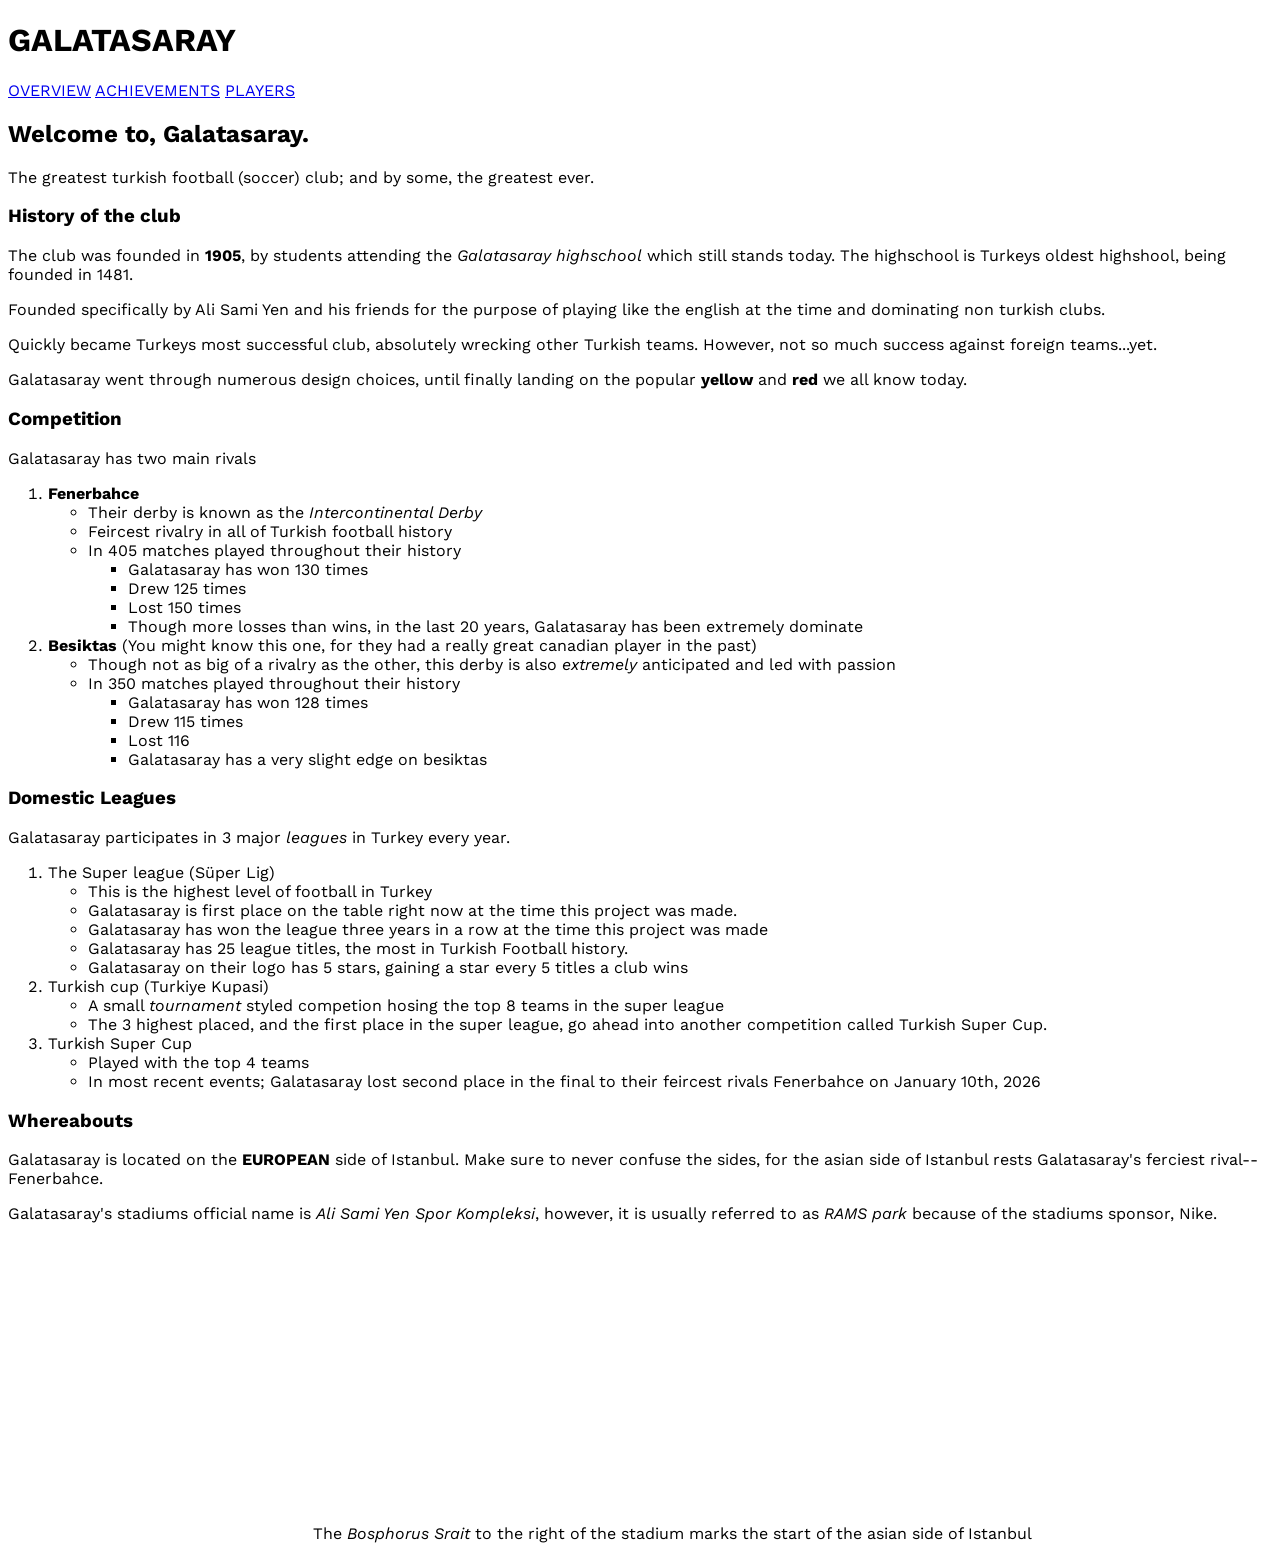
==== index.html @ 223a4753 "Add files via upload" ====
<!DOCTYPE html>
<html lang="en">

<head>
    <meta charset="UTF-8">
    <meta name="viewport" content="width=device-width, initial-scale=1.0">
    <title>GALATASARAY ACHIEVEMENTS</title>
    <link rel="stylesheet" href="css/style.css">
    <link rel="preconnect" href="https://fonts.googleapis.com">
    <link rel="preconnect" href="https://fonts.gstatic.com" crossorigin>
    <link href="https://fonts.googleapis.com/css2?family=Work+Sans:ital,wght@0,100..900;1,100..900&display=swap" rel="stylesheet">
</head>

<body>
    <div class="container">


        <header class="mainHeader">
            <h1 class="title">GALATASARAY</h1>
            <nav class="navigation">
                <a href="index.html">OVERVIEW</a>
                <a href="achievement.html">ACHIEVEMENTS</a>
                <a href="players.html">PLAYERS</a>
            </nav>
        </header>

        <section class="overview">
            <h2 class="oTitle">Welcome to, Galatasaray.</h3>
            <p>The greatest turkish football (soccer) club; and by some, the greatest ever.</p>
        </section>

        <section class="history">
            <h3 class="hTitle">History of the club</h3>
            <p>The club was founded in <b>1905</b>,
                by students attending the <i>Galatasaray highschool</i>
                which still stands today. The highschool is Turkeys oldest highshool,
                being founded in 1481.</p>
            <p>Founded specifically by Ali Sami Yen and his friends for the purpose of
                playing like the english at the time and dominating non turkish clubs.</p>
            <p>Quickly became Turkeys most successful club, absolutely wrecking other Turkish teams.
                However, not so much success against foreign teams...yet.
            </p>
            <p>Galatasaray went through numerous design choices, until finally landing on the popular <b>yellow</b> and
                <b>red</b> we all know today.</p>
        </section>

        <section class="rivals">
            <h3>Competition</h3>
            <p>Galatasaray has two main rivals</p>
            <ol>
                <li><b>Fenerbahce</b>
                    <ul>
                        <li>Their derby is known as the <i>Intercontinental Derby</i></li>
                        <li>Feircest rivalry in all of Turkish football history</li>
                        <li>In 405 matches played throughout their history
                            <ul>
                                <li>Galatasaray has won 130 times</li>
                                <li>Drew 125 times</li>
                                <li>Lost 150 times</li>
                                <li>Though more losses than wins, in the last 20 years, Galatasaray has been extremely dominate</li>
                            </ul>
                        </li>
                    </ul>
                </li>

                <li><b>Besiktas</b> (You might know this one, for they had a really great canadian player in the past)
                    <ul>
                        <li>Though not as big of a rivalry as the other, this derby is also <i>extremely</i> anticipated
                    and led with passion</li>
                    <li>In 350 matches played throughout their history
                        <ul>
                            <li>Galatasaray has won 128 times</li>
                            <li>Drew 115 times</li>
                            <li>Lost 116</li>
                            <li>Galatasaray has a very slight edge on besiktas</li>
                        </ul>
                    </li>
                    </ul>
                </li>
            </ol>
        </section>

        <section class="League">
            <h3>Domestic Leagues</h3>
            <p>Galatasaray participates in 3 major <i>leagues</i> in Turkey every year.</p>
            <ol>
                <li>The Super league (Süper Lig)
                    <ul>
                        <li>This is the highest level of football in Turkey</li>
                        <li>Galatasaray is first place on the table right now at the time this project was made.</li>
                        <li>Galatasaray has won the league three years in a row at the time this project was made</li>
                        <li>Galatasaray has 25 league titles, the most in Turkish Football history.</li>
                        <li>Galatasaray on their logo has 5 stars, gaining a star every 5 titles a club wins</li>
                    </ul>
                </li>
                <li>Turkish cup (Turkiye Kupasi)
                    <ul>
                        <li>A small <i>tournament</i> styled competion hosing the top 8 teams in the super league</li>
                        <li>The 3 highest placed, and the first place in the super league, go ahead into another competition
                            called Turkish Super Cup.
                        </li>
                    </ul>
                </li>
                <li>Turkish Super Cup
                    <ul>
                        <li>Played with the top 4 teams</li>
                        <li>In most recent events; Galatasaray lost second place in the final to their feircest rivals Fenerbahce on January 10th, 2026</li>
                    </ul>
                </li>
            </ol>
        </section>
        

        <section class="location">
            <h3 class="loTitle">Whereabouts</h3>
            <p>Galatasaray is located on the <b>EUROPEAN</b> side of Istanbul.
                Make sure to never confuse the sides, for the asian side of Istanbul rests
                Galatasaray's ferciest rival--Fenerbahce.
            </p>
            <p>Galatasaray's stadiums official name is <i>Ali Sami Yen Spor Kompleksi</i>, however,
                it is usually referred to as <i>RAMS park</i> because of the stadiums sponsor, Nike.</p>
            <iframe
                src="https://www.google.com/maps/embed?pb=!1m18!1m12!1m3!1d29187.39348654396!2d28.9529345743164!3d41.1033691!2m3!1f0!2f0!3f0!3m2!1i1024!2i768!4f13.1!3m3!1m2!1s0x14cab68279d16fe3%3A0x5f125583ee2cf022!2sRAMS%20Park!5e1!3m2!1sen!2sca!4v1768628166837!5m2!1sen!2sca"
                width="300" 
                height="300" 
                style="border:0;" 
                allowfullscreen="" 
                loading="lazy"
                referrerpolicy="no-referrer-when-downgrade">
            </iframe>
            <caption>The <i>Bosphorus Srait</i> to the right of the stadium marks the start of the asian side of Istanbul</caption>
        </section>


    </div>
</body>

</html>
---- css/style.css ----
* {
    font-family: "Work Sans", sans-serif;
}
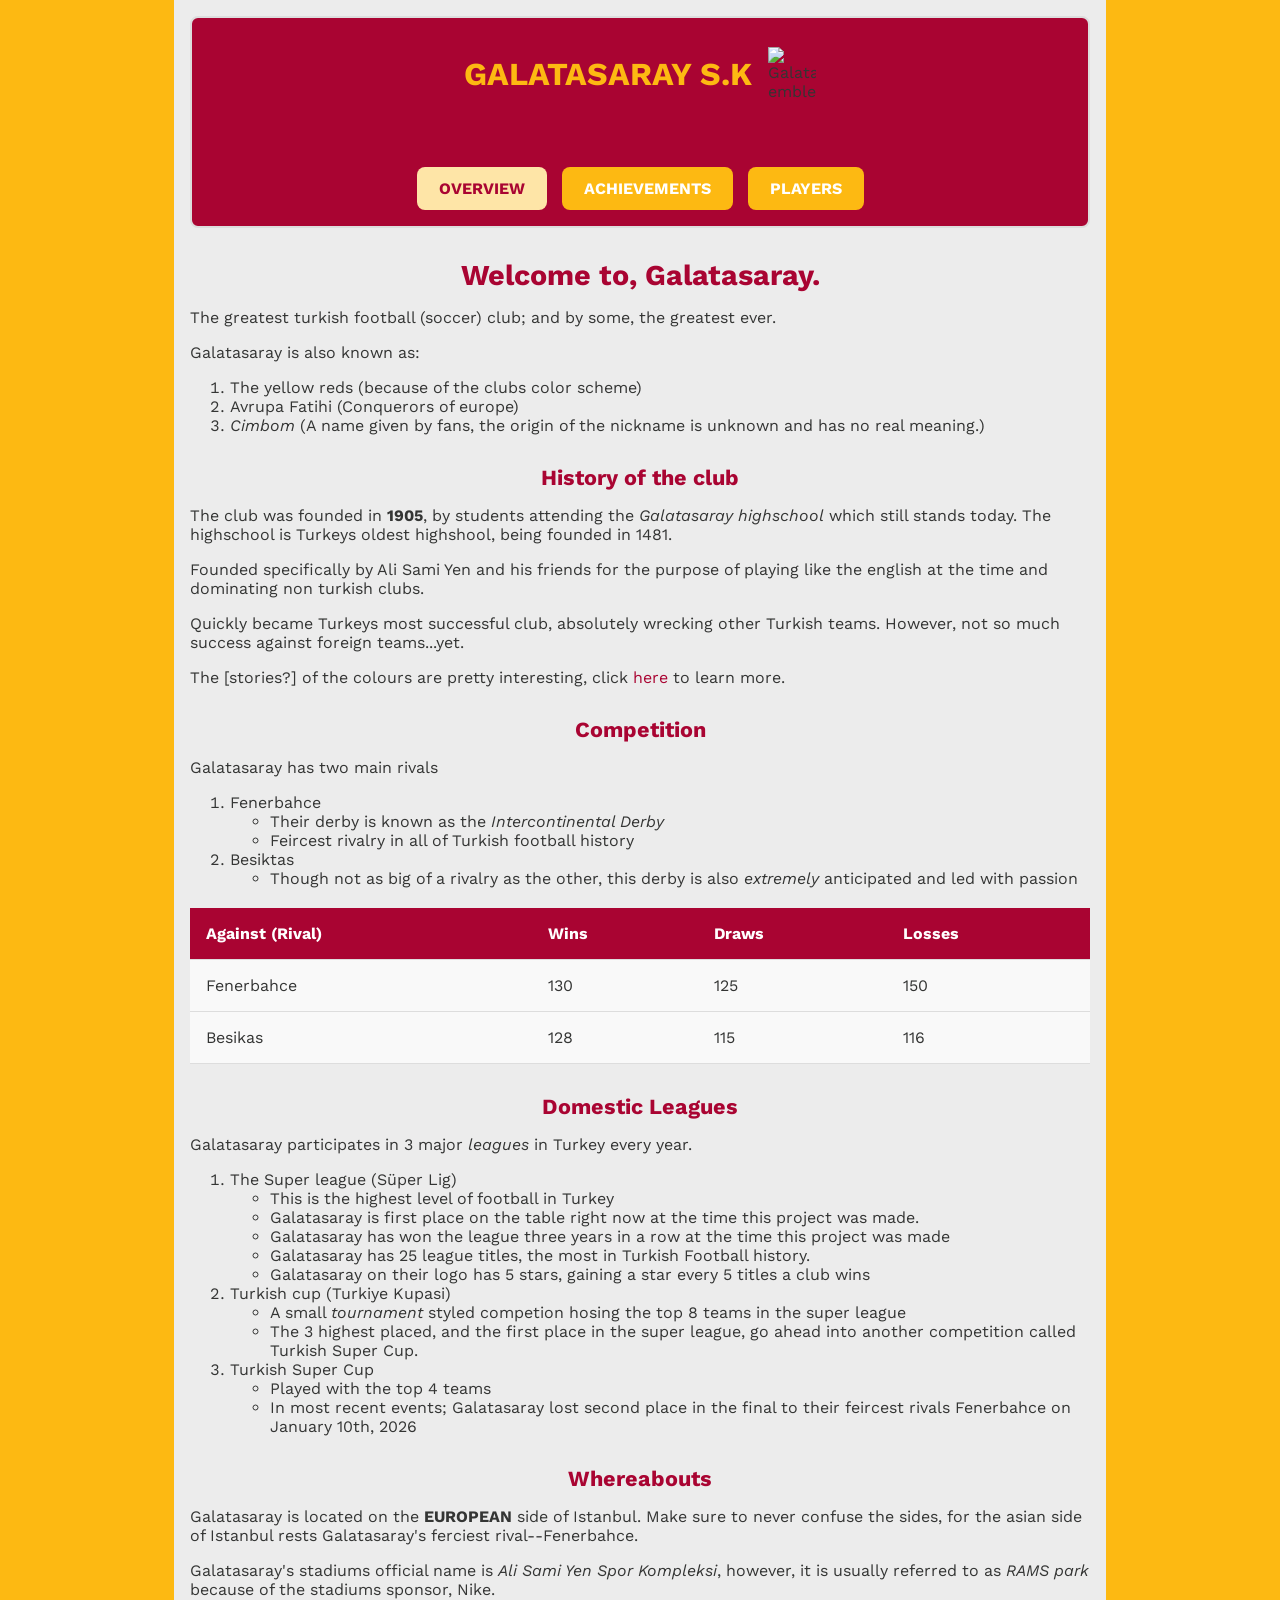
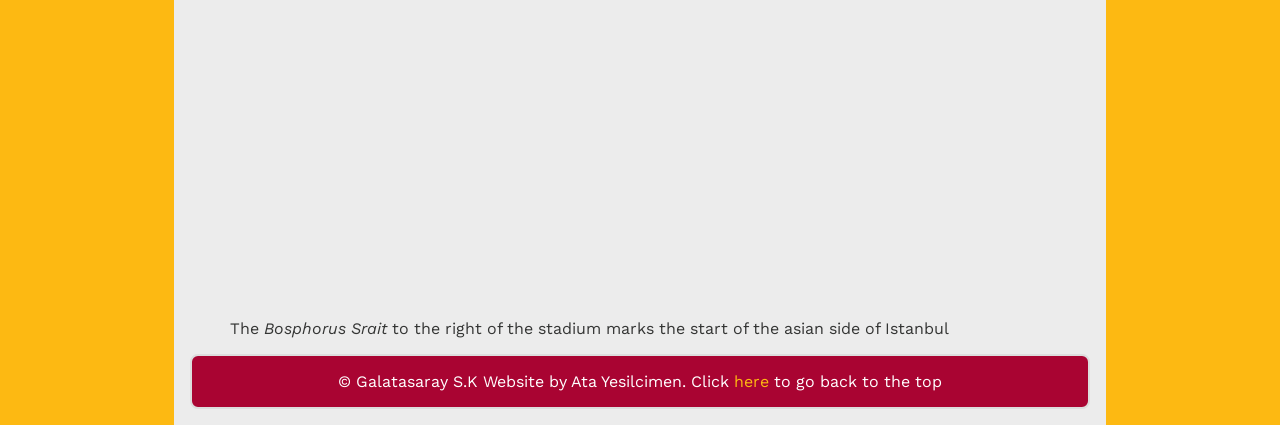
==== commit effd02c1: "Finished the website for the most part-- Probably gonna tidy it up somewhat tomorrow." ====
--- a/index.html
+++ b/index.html
@@ -16,17 +16,27 @@
 
 
         <header class="mainHeader">
-            <h1 class="title">GALATASARAY</h1>
+            <div class="header-top">
+                <h1 class="title">GALATASARAY S.K</h1>
+                <img src="https://upload.wikimedia.org/wikipedia/en/4/49/Galatasaray_SK_football_logo.png" alt="Galatasaray emblem" class="logo">
+            </div>
+            
             <nav class="navigation">
-                <a href="index.html">OVERVIEW</a>
+                <a href="index.html" class="active">OVERVIEW</a>
                 <a href="achievement.html">ACHIEVEMENTS</a>
                 <a href="players.html">PLAYERS</a>
             </nav>
         </header>
 
         <section class="overview">
-            <h2 class="oTitle">Welcome to, Galatasaray.</h3>
+            <h1 class="oTitle">Welcome to, Galatasaray.</h1>
             <p>The greatest turkish football (soccer) club; and by some, the greatest ever.</p>
+            <p>Galatasaray is also known as:</p>
+            <ol>
+                <li>The yellow reds (because of the clubs color scheme)</li>
+                <li>Avrupa Fatihi (Conquerors of europe)</li>
+                <li><i>Cimbom</i> (A name given by fans, the origin of the nickname is unknown and has no real meaning.)</li>
+            </ol>
         </section>
 
         <section class="history">
@@ -40,44 +50,51 @@
             <p>Quickly became Turkeys most successful club, absolutely wrecking other Turkish teams.
                 However, not so much success against foreign teams...yet.
             </p>
-            <p>Galatasaray went through numerous design choices, until finally landing on the popular <b>yellow</b> and
-                <b>red</b> we all know today.</p>
+            <p>The [stories?] of the colours are pretty interesting, click <a href="https://www.galatasaray.org/en/s/story-of-our-colors/186" target="_blank">here</a> to learn more.</p>
         </section>
 
         <section class="rivals">
             <h3>Competition</h3>
             <p>Galatasaray has two main rivals</p>
             <ol>
-                <li><b>Fenerbahce</b>
+                <li>Fenerbahce
                     <ul>
                         <li>Their derby is known as the <i>Intercontinental Derby</i></li>
                         <li>Feircest rivalry in all of Turkish football history</li>
-                        <li>In 405 matches played throughout their history
-                            <ul>
-                                <li>Galatasaray has won 130 times</li>
-                                <li>Drew 125 times</li>
-                                <li>Lost 150 times</li>
-                                <li>Though more losses than wins, in the last 20 years, Galatasaray has been extremely dominate</li>
-                            </ul>
-                        </li>
                     </ul>
                 </li>
-
-                <li><b>Besiktas</b> (You might know this one, for they had a really great canadian player in the past)
+                <li>Besiktas
                     <ul>
                         <li>Though not as big of a rivalry as the other, this derby is also <i>extremely</i> anticipated
                     and led with passion</li>
-                    <li>In 350 matches played throughout their history
-                        <ul>
-                            <li>Galatasaray has won 128 times</li>
-                            <li>Drew 115 times</li>
-                            <li>Lost 116</li>
-                            <li>Galatasaray has a very slight edge on besiktas</li>
-                        </ul>
-                    </li>
                     </ul>
                 </li>
             </ol>
+
+            <table>
+                <thead>
+                    <tr>
+                        <th>Against (Rival)</th>
+                        <th>Wins</th>
+                        <th>Draws</th>
+                        <th>Losses</th>
+                    </tr>
+                </thead>
+                <tbody>
+                    <tr>
+                        <td>Fenerbahce</td>
+                        <td>130</td>
+                        <td>125</td>
+                        <td>150</td>
+                    </tr>
+                    <tr>
+                        <td>Besikas</td>
+                        <td>128</td>
+                        <td>115</td>
+                        <td>116</td>
+                    </tr>
+                </tbody>
+            </table>
         </section>
 
         <section class="League">
@@ -119,7 +136,8 @@
             </p>
             <p>Galatasaray's stadiums official name is <i>Ali Sami Yen Spor Kompleksi</i>, however,
                 it is usually referred to as <i>RAMS park</i> because of the stadiums sponsor, Nike.</p>
-            <iframe
+            <figure>
+                <iframe
                 src="https://www.google.com/maps/embed?pb=!1m18!1m12!1m3!1d29187.39348654396!2d28.9529345743164!3d41.1033691!2m3!1f0!2f0!3f0!3m2!1i1024!2i768!4f13.1!3m3!1m2!1s0x14cab68279d16fe3%3A0x5f125583ee2cf022!2sRAMS%20Park!5e1!3m2!1sen!2sca!4v1768628166837!5m2!1sen!2sca"
                 width="300" 
                 height="300" 
@@ -127,10 +145,14 @@
                 allowfullscreen="" 
                 loading="lazy"
                 referrerpolicy="no-referrer-when-downgrade">
-            </iframe>
-            <caption>The <i>Bosphorus Srait</i> to the right of the stadium marks the start of the asian side of Istanbul</caption>
+                </iframe>
+                <figcaption>The <i>Bosphorus Srait</i> to the right of the stadium marks the start of the asian side of Istanbul</figcaption>
+            </figure>
         </section>
-
+        
+        <footer class="footer">
+            <p>&copy; Galatasaray S.K Website by Ata Yesilcimen. Click <a href="index.html">here</a> to go back to the top</p>
+        </footer>
 
     </div>
 </body>
--- a/css/style.css
+++ b/css/style.css
@@ -1,3 +1,213 @@
 * {
     font-family: "Work Sans", sans-serif;
-}+    color: #343534;
+}
+
+
+body {
+    background-image: url('https://cdn.discordapp.com/attachments/1374662673182097419/1461988498692112415/logo.png?ex=696c8e64&is=696b3ce4&hm=0d1763e65916ed1889074c1fee3cba125b9d1a8118401e344daa7e0fb05ad7aa&');
+    background-color: #fdb912;
+
+    background-repeat: repeat;
+    background-size: 150px;
+    background-attachment: fixed;
+    
+    background-blend-mode: soft-light; 
+    margin: 0;
+}
+
+.container {
+    background-color: #ececec;
+    max-width: 900px;
+    margin: 0 auto;
+    padding: 1rem;
+}
+
+.footer {
+    background-color: #a90432;
+    display: flex;
+    flex-direction: column; 
+    align-items: center;
+    gap: 20px;
+    border-radius: 8px;
+    border: 2px solid#ddd;
+}
+
+.footer p {
+    color: white
+}
+
+.footer a{
+    color: #fdb912;
+    text-decoration: none;
+    transition: 0.3s ease;
+}
+
+.footer a:hover {
+    color: white;
+}
+
+.history a{
+    color: #a90432;
+    text-decoration: none;
+    transition: 0.3s ease;
+}
+
+.history a:hover {
+    color: #666;
+}
+
+
+.mainHeader {
+    background-color: #a90432;
+    display: flex;
+    flex-direction: column; 
+    align-items: center;
+    gap: 20px;
+    border-radius: 8px;
+    border: 2px solid#ddd;
+}
+
+.header-top {
+    display: flex;
+    align-items: center;
+    gap: 1rem;
+    padding: 1rem;
+}
+
+.title {
+    color: #fdb912;
+}
+
+.navigation {
+    display: flex;
+    gap: 15px;
+    padding: 1rem;
+    justify-content: center;
+}
+
+.navigation a {
+    color: white;
+    font-weight: bold;
+    text-decoration: none;
+
+    background-color: #fdb912;
+    padding: 10px 20px;
+    border-radius: 8px;
+
+    transition: all 0.2s ease;
+    border: 2px solid transparent;
+}
+
+.navigation a:hover {
+    color: #a90432;
+    background-color: #fee5a7;
+    transform: translateY(-3px);
+}
+
+.navigation a.active {
+    background-color: #fee5a7;
+    color: #a90432;
+}
+
+.logo {
+    width: 3rem;
+    height: auto;
+    object-fit: contain; 
+}
+
+table {
+    width: 100%;
+    border-collapse: collapse;
+    margin-top: 20px;
+    background-color: #f9f9f9;
+}
+
+th, td {
+    padding: 1rem;
+    text-align: left;
+    border-bottom: 1px solid #ddd;
+}
+
+th {
+    background-color: #a90432;
+    color: white;
+}
+
+.player-grid {
+    display: grid;
+    grid-template-columns: repeat(auto-fit, minmax(250px, 1fr)); 
+    justify-content: center; 
+    gap: 20px;
+    padding: 20px 0;
+    width: 100%;
+    margin: 0 auto;
+}
+
+.player-card {
+    background: white;
+    border-radius: 12px;
+    padding: 15px;
+    box-shadow: 0 4px 10px rgba(0,0,0,0.1);
+    transition: transform 0.3s ease;
+    box-sizing: border-box;
+}
+
+.player-card img {
+    width: 100%;
+    height: 200px;
+    object-fit: cover; 
+    border-radius: 8px;
+
+}
+
+.player-card:hover {
+    transform: scale(1.05);
+    border-color: #a90432;
+}
+
+
+.player-card.legend {
+    border: 2px solid #fdb912;
+    background-color: #fffdf5;
+}
+
+.position {
+    color: #666;
+    font-size: 0.9rem;
+    text-transform: uppercase;
+}
+
+h2 {
+    text-align: center;
+    margin-top: 30px;
+    margin-bottom: 10px;
+    font-size: 1.8rem;
+    color: #a90432;
+}
+
+.oTitle {
+    text-align: center;
+    margin-top: 30px;
+    margin-bottom: 10px;
+    font-size: 1.8rem;
+    color: #a90432;
+}
+
+h3 {
+    text-align: center;
+    margin-top: 30px;
+    margin-bottom: 10px;
+    font-size: 1.35rem;
+    color: #a90432;
+}
+
+.otherAchievements a{
+    color: #a90432;
+    text-decoration: none;
+    transition: 0.3s ease;
+}
+
+.otherAchievements a:hover {
+    color: #666;
+}
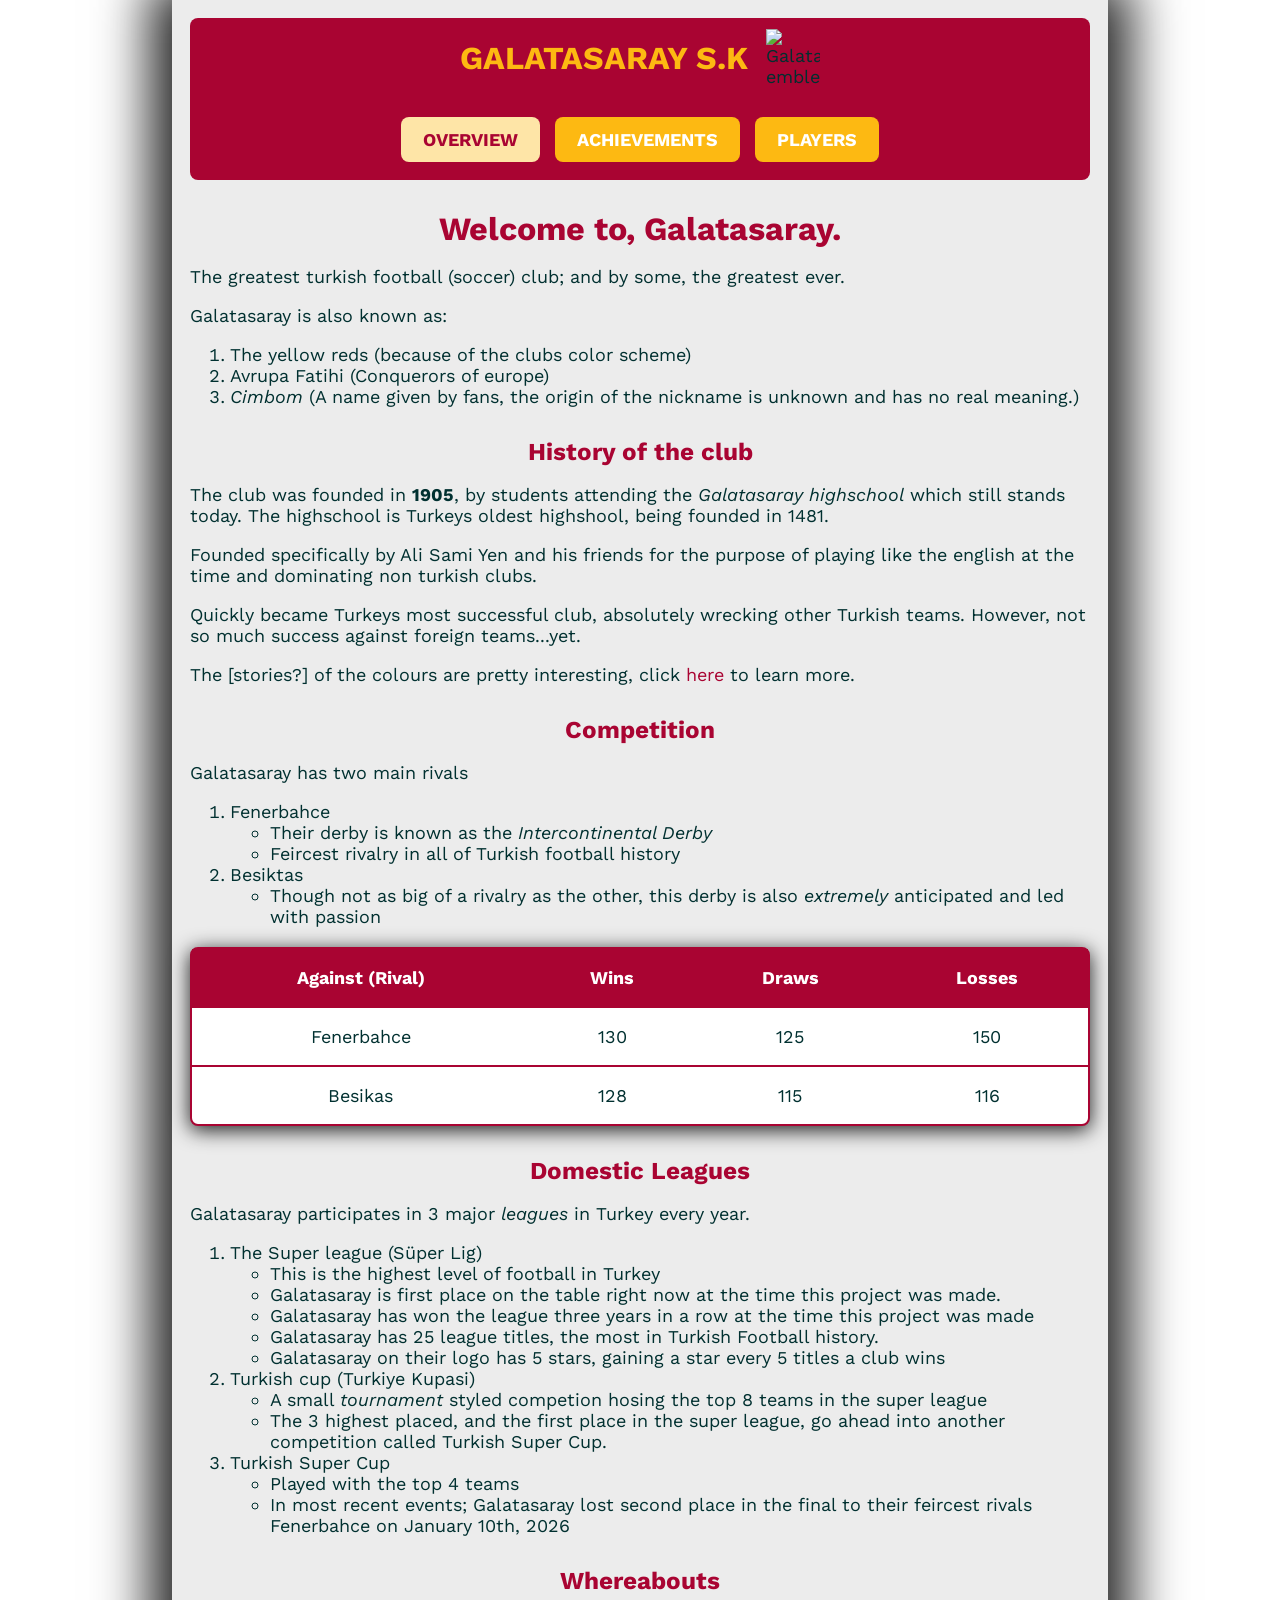
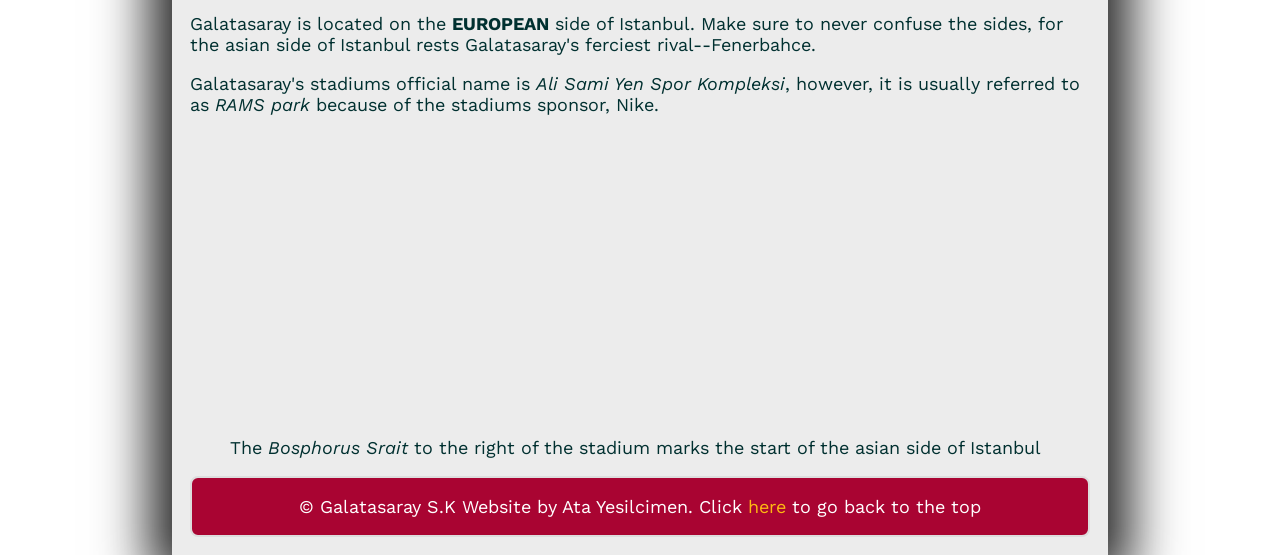
==== commit e661be2f: "Update index.html" ====
--- a/index.html
+++ b/index.html
@@ -12,149 +12,149 @@
 </head>
 
 <body>
-    <div class="container">
+    <div class="container"> <!-- back page -->
+       <div class="inner">
+            <header class="mainHeader"> <!-- title -->
+                <div class="header-top">
+                    <h1 class="title">GALATASARAY S.K</h1>
+                    <img src="https://upload.wikimedia.org/wikipedia/en/4/49/Galatasaray_SK_football_logo.png" alt="Galatasaray emblem" class="logo">
+                </div>
+                
+                <nav class="navigation">
+                    <a href="index.html" class="active">OVERVIEW</a>
+                    <a href="achievement.html">ACHIEVEMENTS</a>
+                    <a href="players.html">PLAYERS</a>
+                </nav>
+            </header>
 
+            <section class="overview"> <!-- overview -->
+                <h1 class="oTitle">Welcome to, Galatasaray.</h1>
+                <p>The greatest turkish football (soccer) club; and by some, the greatest ever.</p>
+                <p>Galatasaray is also known as:</p>
+                <ol>
+                    <li>The yellow reds (because of the clubs color scheme)</li>
+                    <li>Avrupa Fatihi (Conquerors of europe)</li>
+                    <li><i>Cimbom</i> (A name given by fans, the origin of the nickname is unknown and has no real meaning.)</li>
+                </ol>
+            </section>
 
-        <header class="mainHeader">
-            <div class="header-top">
-                <h1 class="title">GALATASARAY S.K</h1>
-                <img src="https://upload.wikimedia.org/wikipedia/en/4/49/Galatasaray_SK_football_logo.png" alt="Galatasaray emblem" class="logo">
-            </div>
+            <section class="history"> <!-- history -->
+                <h3 class="hTitle">History of the club</h3>
+                <p>The club was founded in <b>1905</b>,
+                    by students attending the <i>Galatasaray highschool</i>
+                    which still stands today. The highschool is Turkeys oldest highshool,
+                    being founded in 1481.</p>
+                <p>Founded specifically by Ali Sami Yen and his friends for the purpose of
+                    playing like the english at the time and dominating non turkish clubs.</p>
+                <p>Quickly became Turkeys most successful club, absolutely wrecking other Turkish teams.
+                    However, not so much success against foreign teams...yet.
+                </p>
+                <p>The [stories?] of the colours are pretty interesting, click <a href="https://www.galatasaray.org/en/s/story-of-our-colors/186" target="_blank">here</a> to learn more.</p>
+            </section>
+
+            <section class="rivals"> <!-- rival -->
+                <h3>Competition</h3>
+                <p>Galatasaray has two main rivals</p>
+                <ol>
+                    <li>Fenerbahce
+                        <ul>
+                            <li>Their derby is known as the <i>Intercontinental Derby</i></li>
+                            <li>Feircest rivalry in all of Turkish football history</li>
+                        </ul>
+                    </li>
+                    <li>Besiktas
+                        <ul>
+                            <li>Though not as big of a rivalry as the other, this derby is also <i>extremely</i> anticipated
+                        and led with passion</li>
+                        </ul>
+                    </li>
+                </ol>
+
+                <table> <!-- table -->
+                    <thead>
+                        <tr>
+                            <th>Against (Rival)</th>
+                            <th>Wins</th>
+                            <th>Draws</th>
+                            <th>Losses</th>
+                        </tr>
+                    </thead>
+                    <tbody>
+                        <tr>
+                            <td class="border">Fenerbahce</td>
+                            <td class="border">130</td>
+                            <td class="border">125</td>
+                            <td class="border">150</td>
+                        </tr>
+                        <tr>
+                            <td>Besikas</td>
+                            <td>128</td>
+                            <td>115</td>
+                            <td>116</td>
+                        </tr>
+                    </tbody>
+                </table>
+            </section>
+
+            <section class="League"> <!-- lig -->
+                <h3>Domestic Leagues</h3>
+                <p>Galatasaray participates in 3 major <i>leagues</i> in Turkey every year.</p>
+                <ol>
+                    <li>The Super league (Süper Lig)
+                        <ul>
+                            <li>This is the highest level of football in Turkey</li>
+                            <li>Galatasaray is first place on the table right now at the time this project was made.</li>
+                            <li>Galatasaray has won the league three years in a row at the time this project was made</li>
+                            <li>Galatasaray has 25 league titles, the most in Turkish Football history.</li>
+                            <li>Galatasaray on their logo has 5 stars, gaining a star every 5 titles a club wins</li>
+                        </ul>
+                    </li>
+                    <li>Turkish cup (Turkiye Kupasi)
+                        <ul>
+                            <li>A small <i>tournament</i> styled competion hosing the top 8 teams in the super league</li>
+                            <li>The 3 highest placed, and the first place in the super league, go ahead into another competition
+                                called Turkish Super Cup.
+                            </li>
+                        </ul>
+                    </li>
+                    <li>Turkish Super Cup
+                        <ul>
+                            <li>Played with the top 4 teams</li>
+                            <li>In most recent events; Galatasaray lost second place in the final to their feircest rivals Fenerbahce on January 10th, 2026</li>
+                        </ul>
+                    </li>
+                </ol>
+            </section>
             
-            <nav class="navigation">
-                <a href="index.html" class="active">OVERVIEW</a>
-                <a href="achievement.html">ACHIEVEMENTS</a>
-                <a href="players.html">PLAYERS</a>
-            </nav>
-        </header>
 
-        <section class="overview">
-            <h1 class="oTitle">Welcome to, Galatasaray.</h1>
-            <p>The greatest turkish football (soccer) club; and by some, the greatest ever.</p>
-            <p>Galatasaray is also known as:</p>
-            <ol>
-                <li>The yellow reds (because of the clubs color scheme)</li>
-                <li>Avrupa Fatihi (Conquerors of europe)</li>
-                <li><i>Cimbom</i> (A name given by fans, the origin of the nickname is unknown and has no real meaning.)</li>
-            </ol>
-        </section>
+            <section class="location"> <!-- location iframe -->
+                <h3 class="loTitle">Whereabouts</h3>
+                <p>Galatasaray is located on the <b>EUROPEAN</b> side of Istanbul.
+                    Make sure to never confuse the sides, for the asian side of Istanbul rests
+                    Galatasaray's ferciest rival--Fenerbahce.
+                </p>
+                <p>Galatasaray's stadiums official name is <i>Ali Sami Yen Spor Kompleksi</i>, however,
+                    it is usually referred to as <i>RAMS park</i> because of the stadiums sponsor, Nike.</p>
+                <figure>
+                    <iframe
+                    src="https://www.google.com/maps/embed?pb=!1m18!1m12!1m3!1d29187.39348654396!2d28.9529345743164!3d41.1033691!2m3!1f0!2f0!3f0!3m2!1i1024!2i768!4f13.1!3m3!1m2!1s0x14cab68279d16fe3%3A0x5f125583ee2cf022!2sRAMS%20Park!5e1!3m2!1sen!2sca!4v1768628166837!5m2!1sen!2sca"
+                    width="810" 
+                    height="300" 
+                    style="border:0;" 
+                    allowfullscreen="" 
+                    loading="lazy"
+                    referrerpolicy="no-referrer-when-downgrade">
+                    </iframe>
+                    <figcaption>The <i>Bosphorus Srait</i> to the right of the stadium marks the start of the asian side of Istanbul</figcaption>
+                </figure>
+            </section>
+            
+            <footer class="footer">
+                <p>&copy; Galatasaray S.K Website by Ata Yesilcimen. Click <a href="index.html">here</a> to go back to the top</p>
+            </footer>
 
-        <section class="history">
-            <h3 class="hTitle">History of the club</h3>
-            <p>The club was founded in <b>1905</b>,
-                by students attending the <i>Galatasaray highschool</i>
-                which still stands today. The highschool is Turkeys oldest highshool,
-                being founded in 1481.</p>
-            <p>Founded specifically by Ali Sami Yen and his friends for the purpose of
-                playing like the english at the time and dominating non turkish clubs.</p>
-            <p>Quickly became Turkeys most successful club, absolutely wrecking other Turkish teams.
-                However, not so much success against foreign teams...yet.
-            </p>
-            <p>The [stories?] of the colours are pretty interesting, click <a href="https://www.galatasaray.org/en/s/story-of-our-colors/186" target="_blank">here</a> to learn more.</p>
-        </section>
-
-        <section class="rivals">
-            <h3>Competition</h3>
-            <p>Galatasaray has two main rivals</p>
-            <ol>
-                <li>Fenerbahce
-                    <ul>
-                        <li>Their derby is known as the <i>Intercontinental Derby</i></li>
-                        <li>Feircest rivalry in all of Turkish football history</li>
-                    </ul>
-                </li>
-                <li>Besiktas
-                    <ul>
-                        <li>Though not as big of a rivalry as the other, this derby is also <i>extremely</i> anticipated
-                    and led with passion</li>
-                    </ul>
-                </li>
-            </ol>
-
-            <table>
-                <thead>
-                    <tr>
-                        <th>Against (Rival)</th>
-                        <th>Wins</th>
-                        <th>Draws</th>
-                        <th>Losses</th>
-                    </tr>
-                </thead>
-                <tbody>
-                    <tr>
-                        <td>Fenerbahce</td>
-                        <td>130</td>
-                        <td>125</td>
-                        <td>150</td>
-                    </tr>
-                    <tr>
-                        <td>Besikas</td>
-                        <td>128</td>
-                        <td>115</td>
-                        <td>116</td>
-                    </tr>
-                </tbody>
-            </table>
-        </section>
-
-        <section class="League">
-            <h3>Domestic Leagues</h3>
-            <p>Galatasaray participates in 3 major <i>leagues</i> in Turkey every year.</p>
-            <ol>
-                <li>The Super league (Süper Lig)
-                    <ul>
-                        <li>This is the highest level of football in Turkey</li>
-                        <li>Galatasaray is first place on the table right now at the time this project was made.</li>
-                        <li>Galatasaray has won the league three years in a row at the time this project was made</li>
-                        <li>Galatasaray has 25 league titles, the most in Turkish Football history.</li>
-                        <li>Galatasaray on their logo has 5 stars, gaining a star every 5 titles a club wins</li>
-                    </ul>
-                </li>
-                <li>Turkish cup (Turkiye Kupasi)
-                    <ul>
-                        <li>A small <i>tournament</i> styled competion hosing the top 8 teams in the super league</li>
-                        <li>The 3 highest placed, and the first place in the super league, go ahead into another competition
-                            called Turkish Super Cup.
-                        </li>
-                    </ul>
-                </li>
-                <li>Turkish Super Cup
-                    <ul>
-                        <li>Played with the top 4 teams</li>
-                        <li>In most recent events; Galatasaray lost second place in the final to their feircest rivals Fenerbahce on January 10th, 2026</li>
-                    </ul>
-                </li>
-            </ol>
-        </section>
-        
-
-        <section class="location">
-            <h3 class="loTitle">Whereabouts</h3>
-            <p>Galatasaray is located on the <b>EUROPEAN</b> side of Istanbul.
-                Make sure to never confuse the sides, for the asian side of Istanbul rests
-                Galatasaray's ferciest rival--Fenerbahce.
-            </p>
-            <p>Galatasaray's stadiums official name is <i>Ali Sami Yen Spor Kompleksi</i>, however,
-                it is usually referred to as <i>RAMS park</i> because of the stadiums sponsor, Nike.</p>
-            <figure>
-                <iframe
-                src="https://www.google.com/maps/embed?pb=!1m18!1m12!1m3!1d29187.39348654396!2d28.9529345743164!3d41.1033691!2m3!1f0!2f0!3f0!3m2!1i1024!2i768!4f13.1!3m3!1m2!1s0x14cab68279d16fe3%3A0x5f125583ee2cf022!2sRAMS%20Park!5e1!3m2!1sen!2sca!4v1768628166837!5m2!1sen!2sca"
-                width="300" 
-                height="300" 
-                style="border:0;" 
-                allowfullscreen="" 
-                loading="lazy"
-                referrerpolicy="no-referrer-when-downgrade">
-                </iframe>
-                <figcaption>The <i>Bosphorus Srait</i> to the right of the stadium marks the start of the asian side of Istanbul</figcaption>
-            </figure>
-        </section>
-        
-        <footer class="footer">
-            <p>&copy; Galatasaray S.K Website by Ata Yesilcimen. Click <a href="index.html">here</a> to go back to the top</p>
-        </footer>
-
+        </div>
     </div>
 </body>
 
-</html>+</html>
--- a/css/style.css
+++ b/css/style.css
@@ -1,18 +1,15 @@
 * {
     font-family: "Work Sans", sans-serif;
-    color: #343534;
+    color: #003030;
+    font-size: large
 }
 
 
 body {
-    background-image: url('https://cdn.discordapp.com/attachments/1374662673182097419/1461988498692112415/logo.png?ex=696c8e64&is=696b3ce4&hm=0d1763e65916ed1889074c1fee3cba125b9d1a8118401e344daa7e0fb05ad7aa&');
-    background-color: #fdb912;
-
-    background-repeat: repeat;
-    background-size: 150px;
-    background-attachment: fixed;
-    
-    background-blend-mode: soft-light; 
+    background-image: url('https://wallpapercave.com/wp/wp15502293.jpg');
+    background-repeat: repeat-y;
+    background-size: cover;
+    background-position-x: center;
     margin: 0;
 }
 
@@ -21,6 +18,7 @@
     max-width: 900px;
     margin: 0 auto;
     padding: 1rem;
+    box-shadow: 0px 4px 50px 22px rgba(0, 0, 0, 0.86);
 }
 
 .footer {
@@ -63,26 +61,25 @@
     display: flex;
     flex-direction: column; 
     align-items: center;
-    gap: 20px;
-    border-radius: 8px;
-    border: 2px solid#ddd;
+    border-radius: 8px;
 }
 
 .header-top {
     display: flex;
     align-items: center;
     gap: 1rem;
-    padding: 1rem;
+    padding-bottom: 1rem;
 }
 
 .title {
     color: #fdb912;
+    font-size: xx-large;
 }
 
 .navigation {
     display: flex;
     gap: 15px;
-    padding: 1rem;
+    padding-bottom: 1rem;
     justify-content: center;
 }
 
@@ -118,15 +115,23 @@
 
 table {
     width: 100%;
-    border-collapse: collapse;
+    border-collapse: separate;
+    border-spacing: 0;
     margin-top: 20px;
-    background-color: #f9f9f9;
+    background-color: white;
+    box-shadow: 0px 4px 20px 0.5px rgba(0, 0, 0, 0.86);
+    border-radius: 8px;
+    border: 2px solid #a90432;
 }
 
 th, td {
     padding: 1rem;
-    text-align: left;
-    border-bottom: 1px solid #ddd;
+    text-align: center;
+}
+
+.border {
+    border-bottom: 2px solid #a90432;
+    border-top: 2px solid #a90432;;
 }
 
 th {
@@ -148,7 +153,7 @@
     background: white;
     border-radius: 12px;
     padding: 15px;
-    box-shadow: 0 4px 10px rgba(0,0,0,0.1);
+    box-shadow: 0px 4px 20px 0.5px rgba(0, 0, 0, 0.86);
     transition: transform 0.3s ease;
     box-sizing: border-box;
 }
